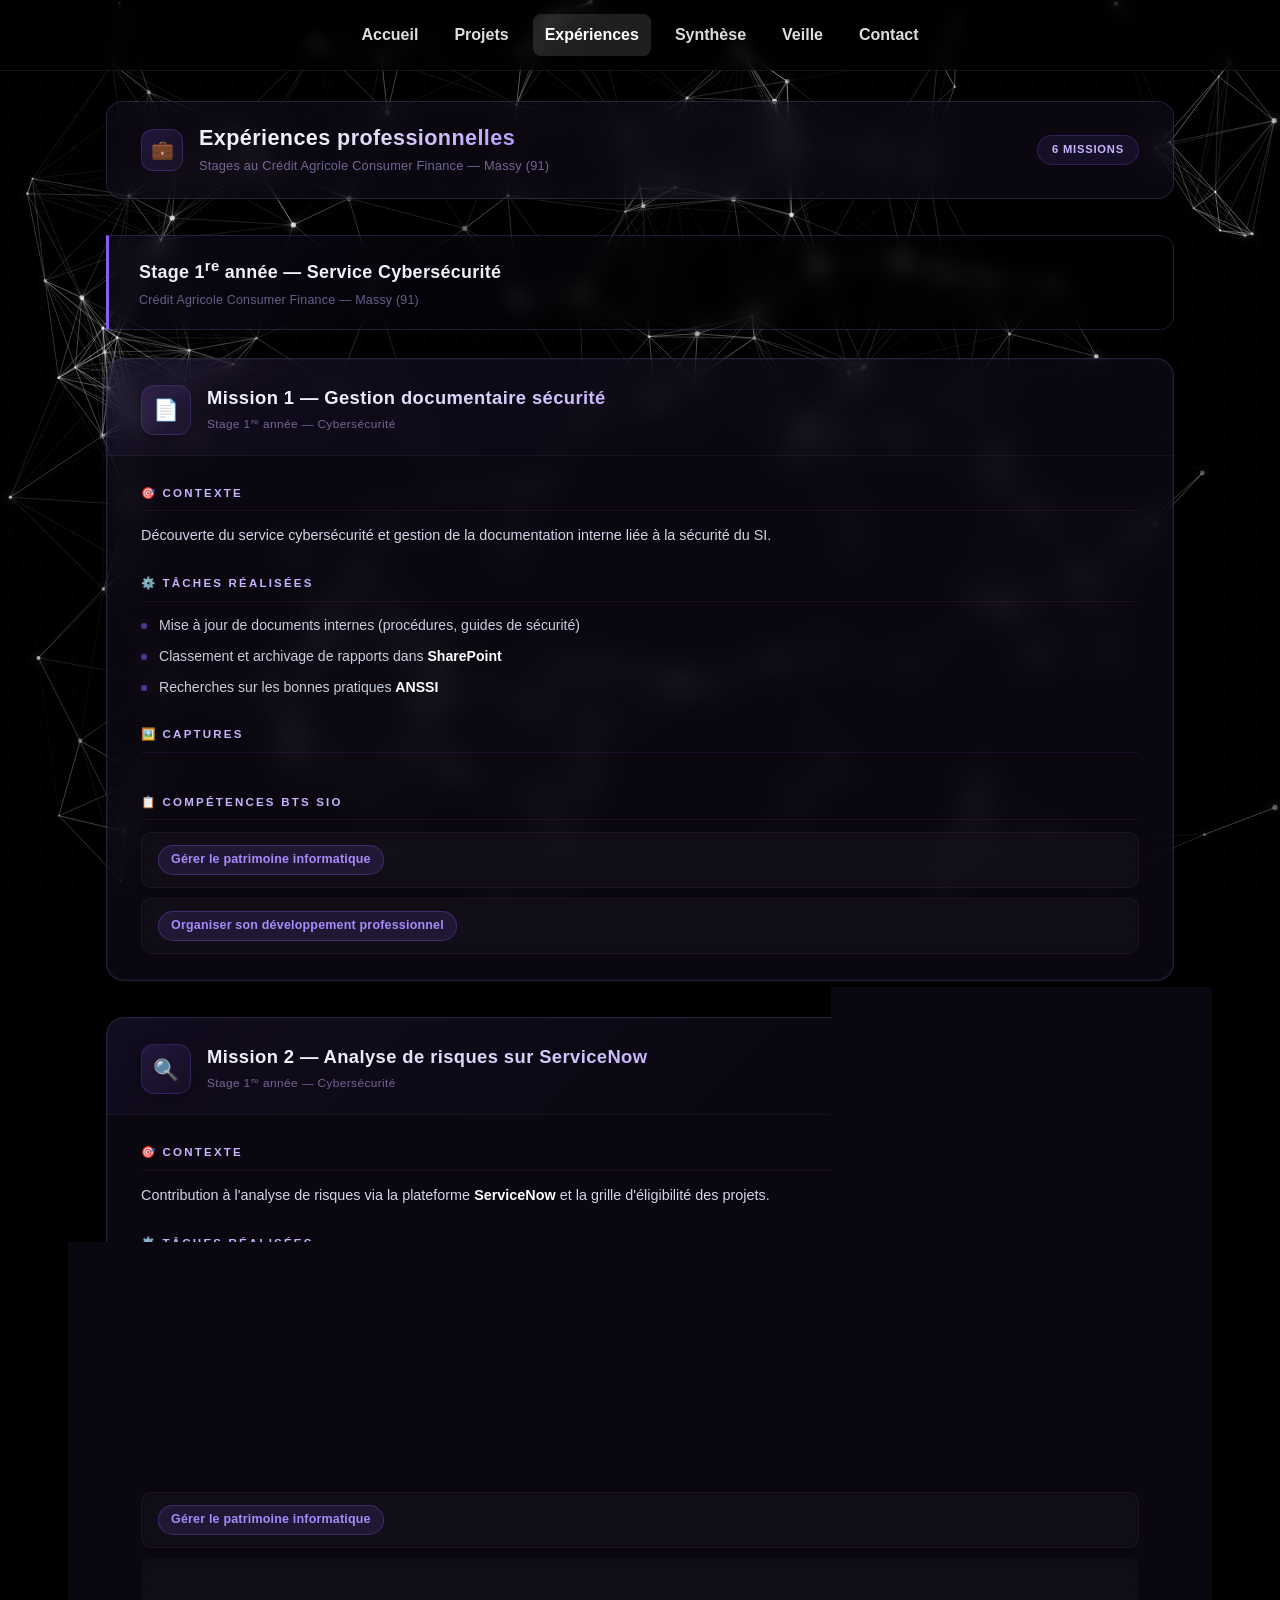
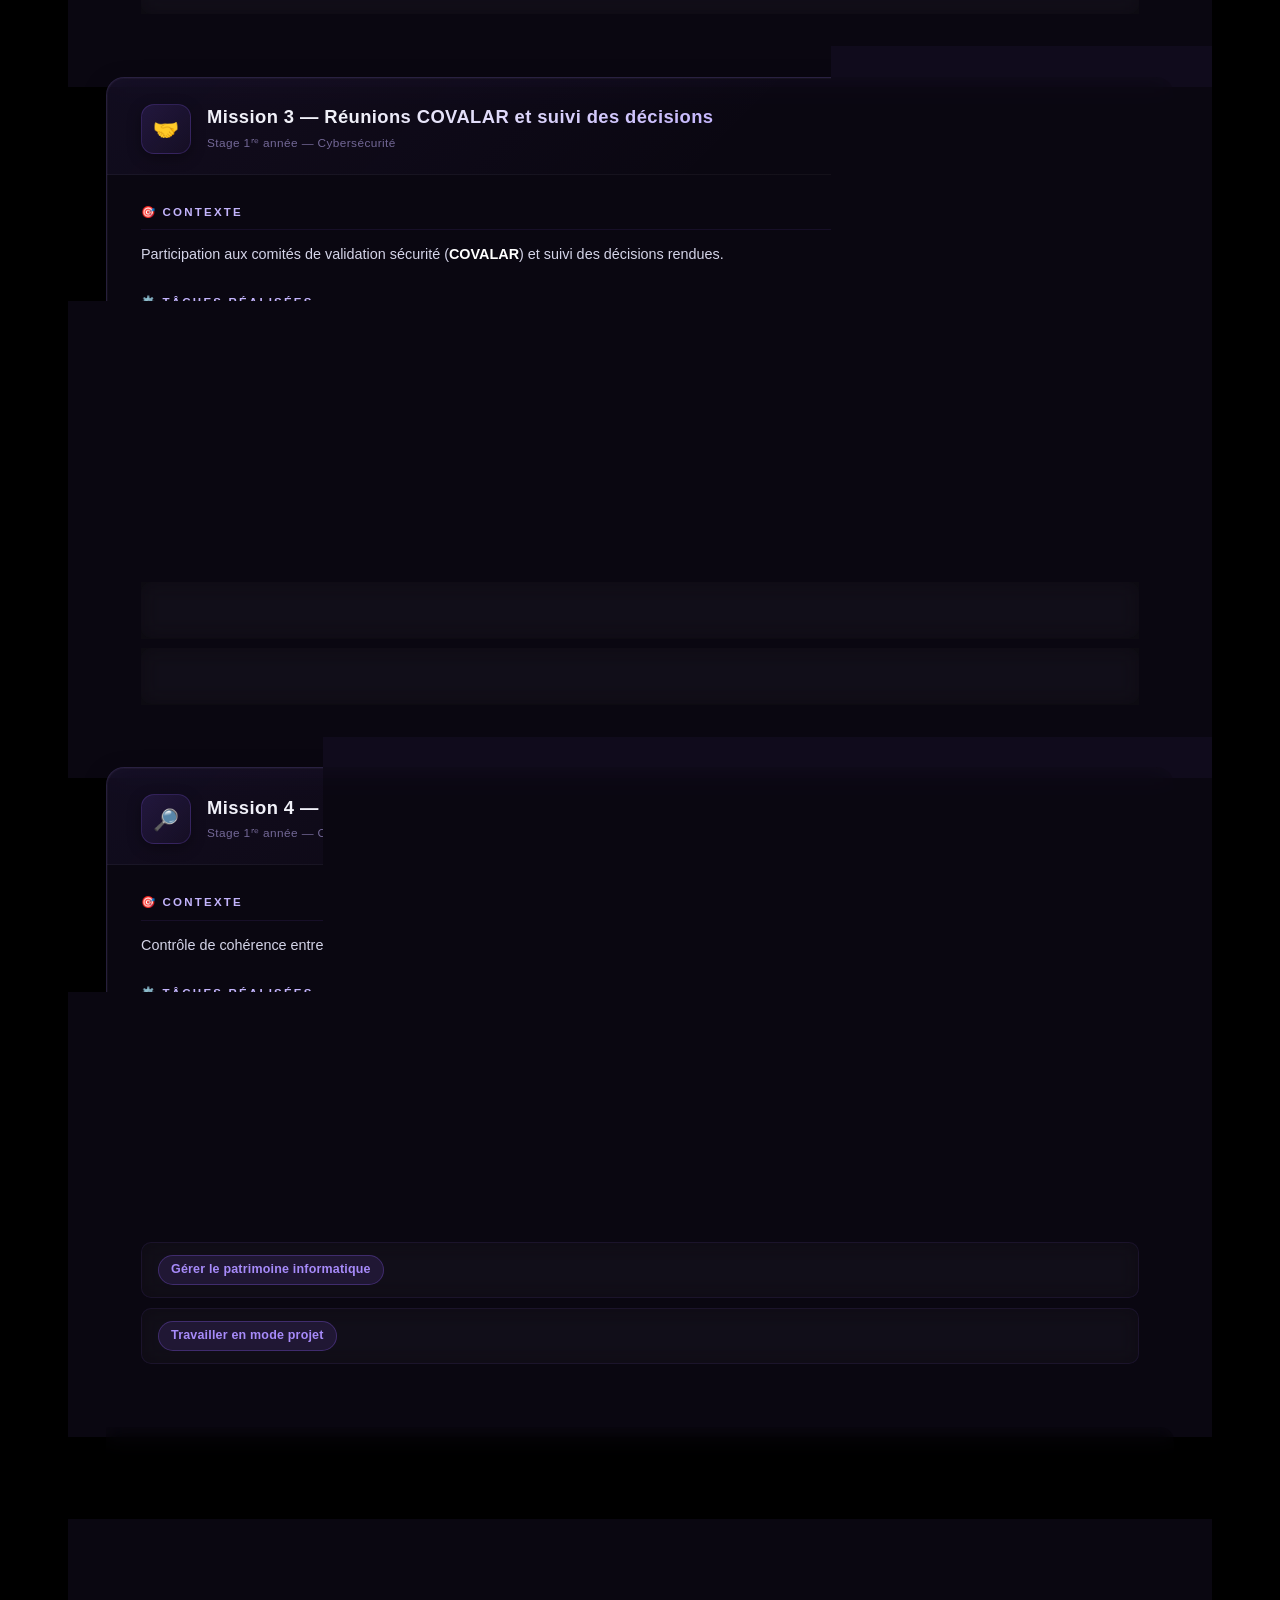
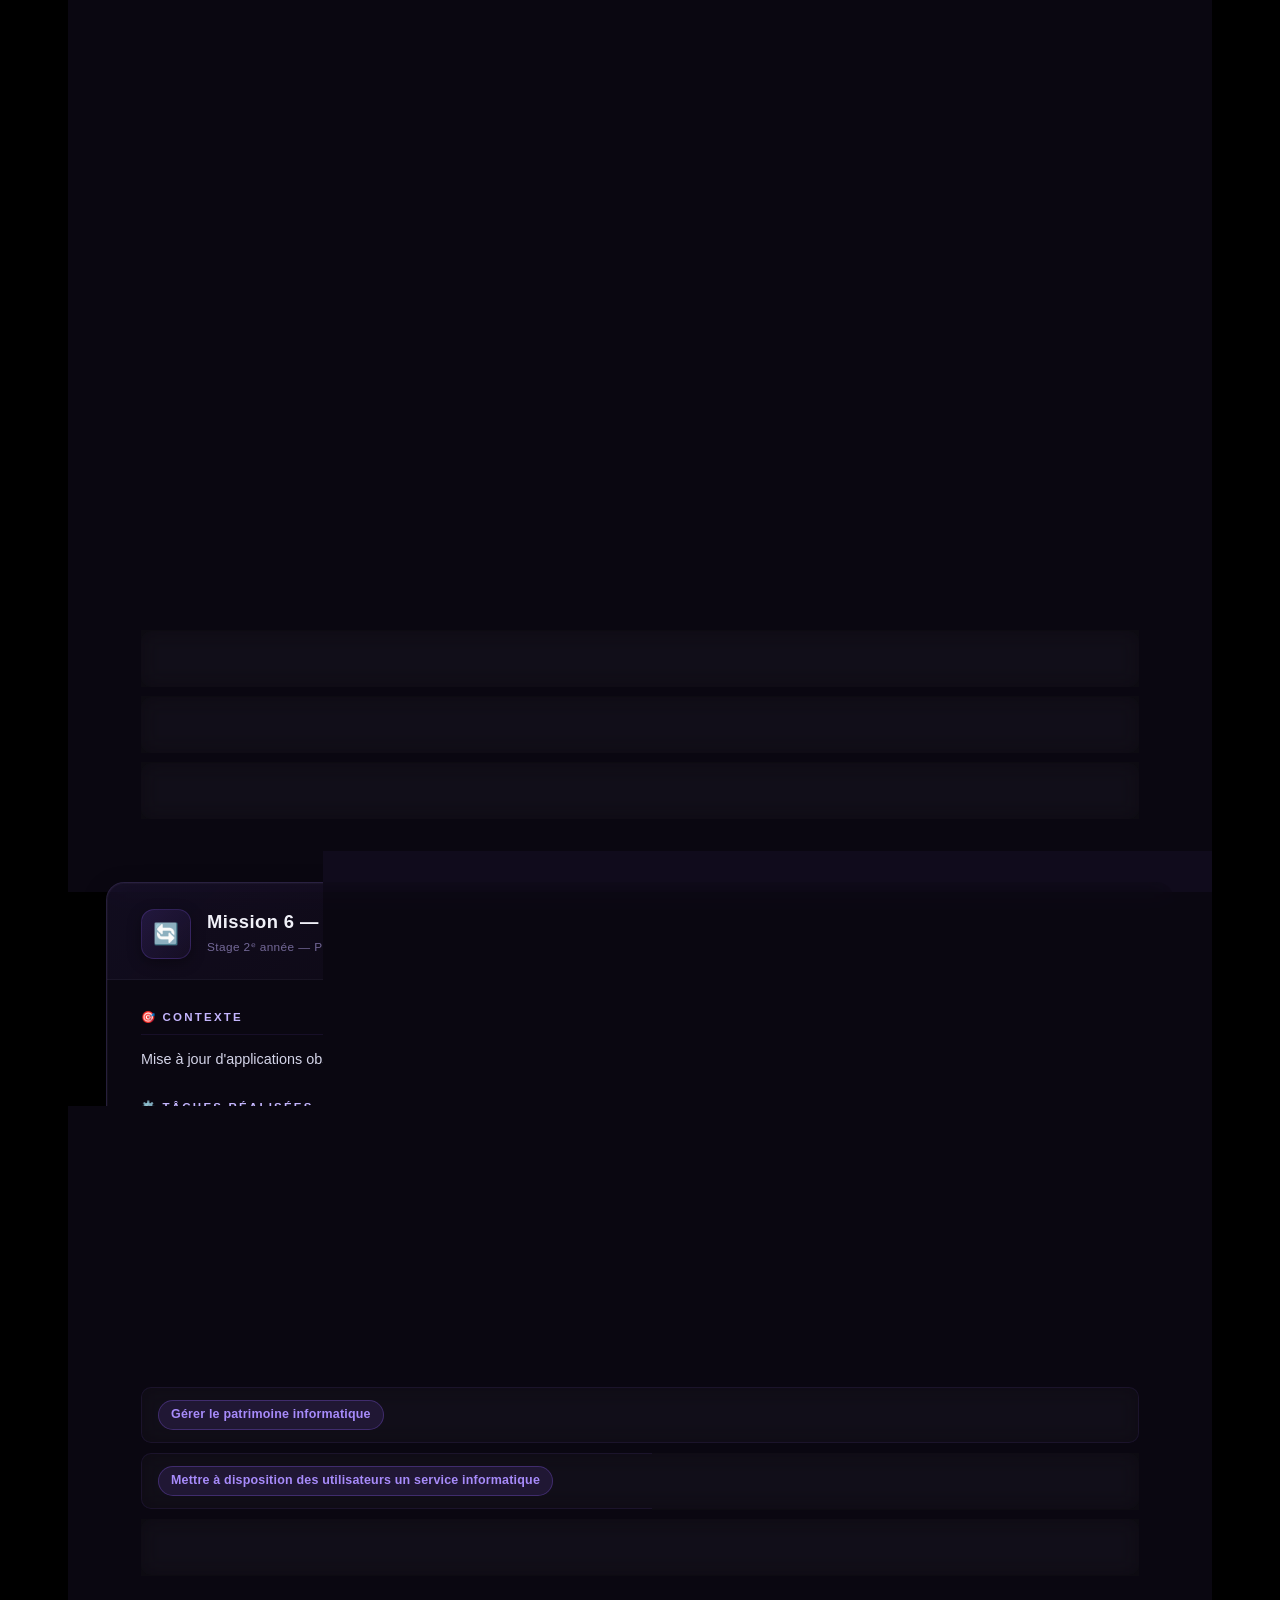
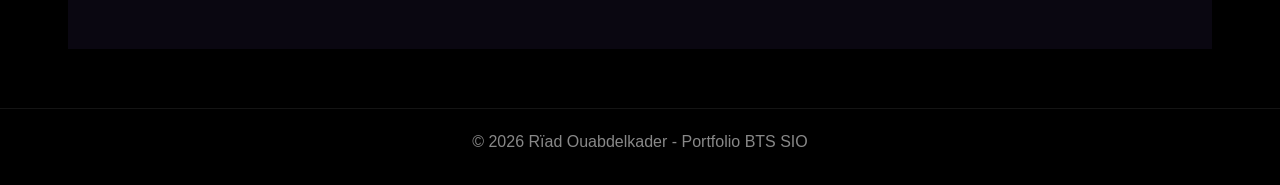
==== experiences.html @ 258f570e "Add files via upload" ====
<!DOCTYPE html>
<html lang="fr">
<head>
<meta charset="UTF-8">
<meta name="viewport" content="width=device-width, initial-scale=1.0">
<title>Expériences - Portfolio Rïad</title>
<link rel="stylesheet" href="space-style.css" />
<style>
  /* ===== VIOLET PREMIUM PALETTE ===== */
  :root {
    --accent: #8B5CF6;
    --accent-secondary: #A78BFA;
    --accent-text: #C4B5FD;
    --card-bg: rgba(30, 20, 50, 0.35);
    --card-border: rgba(167, 139, 250, 0.18);
    --card-border-hover: rgba(167, 139, 250, 0.32);
    --glow: rgba(139, 92, 246, 0.12);
    --glow-strong: rgba(139, 92, 246, 0.22);
  }

  /* ===== GANTT LINK ===== */
  .mission-gantt {
    display: inline-flex;
    align-items: center;
    gap: 10px;
    padding: 14px 22px;
    margin: 16px 0 8px;
    border-radius: 12px;
    background: rgba(139, 92, 246, 0.06);
    border: 1px solid rgba(139, 92, 246, 0.18);
    transition: all 0.3s ease;
  }
  .mission-gantt:hover {
    background: rgba(139, 92, 246, 0.12);
    border-color: rgba(139, 92, 246, 0.35);
    transform: translateY(-2px);
    box-shadow: 0 6px 20px rgba(139, 92, 246, 0.12);
  }
  .mission-gantt a {
    color: var(--accent-secondary);
    text-decoration: none;
    font-size: 0.88rem;
    font-weight: 500;
    letter-spacing: 0.3px;
    transition: color 0.3s;
  }
  .mission-gantt a:hover {
    color: #fff;
  }
  .mission-gantt-icon {
    font-size: 1.2rem;
  }

  /* ===== PAGE HEADER ===== */
  .exp-hero {
    display: flex;
    align-items: center;
    justify-content: space-between;
    gap: 20px;
    padding: 22px 34px;
    margin-bottom: 36px;
    background: var(--card-bg);
    backdrop-filter: blur(14px);
    -webkit-backdrop-filter: blur(14px);
    border: 1px solid var(--card-border);
    border-radius: 16px;
    box-shadow: 0 6px 22px rgba(0,0,0,0.25);
  }
  .exp-hero-left {
    display: flex;
    align-items: center;
    gap: 16px;
  }
  .exp-hero-icon {
    width: 42px;
    height: 42px;
    border-radius: 12px;
    background: linear-gradient(135deg, rgba(139,92,246,0.18), rgba(139,92,246,0.06));
    border: 1px solid rgba(139,92,246,0.25);
    display: flex;
    align-items: center;
    justify-content: center;
    font-size: 1.15rem;
    flex-shrink: 0;
  }
  .exp-hero-text h1 {
    font-size: 1.35rem;
    margin: 0;
    line-height: 1.3;
    font-weight: 700;
    letter-spacing: 0.4px;
    background: linear-gradient(135deg, #f0f0f8 35%, var(--accent-secondary));
    -webkit-background-clip: text;
    -webkit-text-fill-color: transparent;
    background-clip: text;
  }
  .exp-hero-text p {
    margin: 4px 0 0;
    font-size: 0.8rem;
    color: rgba(196,181,253,0.55);
    letter-spacing: 0.2px;
    font-weight: 400;
  }
  .exp-hero-badge {
    padding: 5px 14px;
    border-radius: 20px;
    font-size: 0.7rem;
    font-weight: 600;
    letter-spacing: 0.8px;
    color: var(--accent-text);
    background: rgba(139,92,246,0.1);
    border: 1px solid rgba(139,92,246,0.22);
    white-space: nowrap;
    flex-shrink: 0;
  }

  /* ===== STAGE HEADER ===== */
  .stage-header {
    display: flex;
    align-items: center;
    gap: 14px;
    padding: 18px 30px;
    margin-bottom: 28px;
    background: linear-gradient(135deg, rgba(139,92,246,0.08) 0%, transparent 60%);
    border: 1px solid var(--card-border);
    border-left: 3px solid var(--accent);
    border-radius: 0 14px 14px 0;
    backdrop-filter: blur(10px);
    -webkit-backdrop-filter: blur(10px);
  }
  .stage-header h2 {
    font-size: 1.12rem;
    margin: 0;
    color: #f0f0f8;
    font-weight: 600;
    letter-spacing: 0.3px;
    border-bottom: none;
    padding-bottom: 0;
  }
  .stage-header p {
    margin: 4px 0 0;
    font-size: 0.78rem;
    color: rgba(196,181,253,0.5);
    letter-spacing: 0.2px;
  }

  /* ===== MISSION CARD ===== */
  .mission-detail {
    background: var(--card-bg);
    backdrop-filter: blur(14px);
    -webkit-backdrop-filter: blur(14px);
    border: 1px solid var(--card-border);
    border-radius: 18px;
    padding: 0;
    margin-bottom: 36px;
    overflow: hidden;
    box-shadow: 0 8px 25px rgba(0,0,0,0.3), 0 0 0 1px rgba(255,255,255,0.03) inset;
    transition: transform 0.35s ease, box-shadow 0.35s ease, border-color 0.35s ease;
  }
  .mission-detail:hover {
    transform: translateY(-4px);
    border-color: var(--card-border-hover);
    box-shadow: 0 16px 50px rgba(0,0,0,0.45), 0 0 30px var(--glow), 0 0 0 1px rgba(255,255,255,0.05) inset;
  }

  /* Mission header */
  .mission-header {
    display: flex;
    align-items: center;
    gap: 16px;
    padding: 26px 34px 20px;
    background: linear-gradient(135deg, rgba(139,92,246,0.06) 0%, transparent 60%);
    border-bottom: 1px solid rgba(255,255,255,0.04);
  }
  .mission-icon {
    width: 50px;
    height: 50px;
    border-radius: 13px;
    background: linear-gradient(135deg, rgba(139,92,246,0.15), rgba(139,92,246,0.04));
    border: 1px solid rgba(139,92,246,0.22);
    display: flex;
    align-items: center;
    justify-content: center;
    font-size: 1.3rem;
    flex-shrink: 0;
    box-shadow: 0 4px 14px rgba(0,0,0,0.35);
  }
  .mission-header-text h3 {
    color: #f0f0f8;
    font-size: 1.15rem;
    margin: 0;
    line-height: 1.35;
    font-weight: 600;
    letter-spacing: 0.4px;
    background: linear-gradient(135deg, #f0f0f8 30%, var(--accent-text));
    -webkit-background-clip: text;
    -webkit-text-fill-color: transparent;
    background-clip: text;
  }
  .mission-type {
    color: rgba(196,181,253,0.55);
    font-size: 0.74rem;
    margin: 4px 0 0;
    letter-spacing: 0.4px;
    font-weight: 400;
  }

  /* Mission body */
  .mission-body {
    padding: 28px 34px 26px;
  }

  /* Section labels */
  .mission-body h4 {
    color: var(--accent-text);
    font-size: 0.72rem;
    text-transform: uppercase;
    letter-spacing: 2.2px;
    margin: 26px 0 12px;
    padding-bottom: 8px;
    border-bottom: 1px solid rgba(139,92,246,0.1);
    font-weight: 600;
  }
  .mission-body h4:first-child {
    margin-top: 0;
  }

  /* Paragraphs */
  .mission-objectif {
    color: #d4d4e8;
    font-size: 0.9rem;
    line-height: 1.75;
    margin: 0 0 4px;
    max-width: 720px;
  }
  .mission-objectif strong {
    color: #fff;
    font-weight: 600;
  }

  /* List items */
  .mission-body ul {
    margin: 0;
    padding: 0;
    list-style: none;
  }
  .mission-body li {
    color: #c8cede;
    font-size: 0.88rem;
    margin-bottom: 8px;
    line-height: 1.65;
    padding-left: 18px;
    position: relative;
  }
  .mission-body li::before {
    content: '';
    position: absolute;
    left: 0;
    top: 9px;
    width: 6px;
    height: 6px;
    border-radius: 50%;
    background: var(--accent);
    opacity: 0.55;
    box-shadow: 0 0 8px rgba(139,92,246,0.35);
  }
  .mission-body li strong {
    color: #fff;
    font-weight: 600;
  }

  /* ===== CAPTURES GRID ===== */
  .mission-captures {
    display: grid;
    grid-template-columns: repeat(auto-fit, minmax(250px, 1fr));
    gap: 16px;
    margin: 14px 0 6px;
  }
  .mission-capture-item {
    position: relative;
    border-radius: 12px;
    overflow: hidden;
    background: rgba(0,0,0,0.25);
    border: 1px solid rgba(255,255,255,0.05);
    box-shadow: 0 4px 18px rgba(0,0,0,0.35);
    transition: transform 0.3s ease, box-shadow 0.3s ease, border-color 0.3s ease;
  }
  .mission-capture-item:hover {
    transform: translateY(-3px) scale(1.01);
    box-shadow: 0 12px 35px rgba(0,0,0,0.45), 0 0 16px var(--glow);
    border-color: var(--card-border);
  }
  .mission-capture-item img {
    width: 100%;
    height: 200px;
    object-fit: cover;
    display: block;
    cursor: pointer;
    transition: transform 0.4s ease, filter 0.3s ease;
    filter: brightness(0.92);
  }
  img[src=""], img:not([src]) {
    display: none;
  }
  .mission-capture-item:hover img {
    transform: scale(1.03);
    filter: brightness(1);
  }
  .mission-capture-item p {
    font-size: 0.72rem;
    color: rgba(255,255,255,0.4);
    margin: 0;
    padding: 9px 14px 10px;
    text-align: center;
    font-style: italic;
    background: rgba(0,0,0,0.25);
    border-top: 1px solid rgba(255,255,255,0.04);
    line-height: 1.4;
  }

  /* ===== COMPETENCES ===== */
  .competences-grid {
    display: flex;
    flex-direction: column;
    gap: 10px;
    margin-top: 6px;
  }
  .competence-block {
    background: rgba(20,20,20,0.35);
    backdrop-filter: blur(10px);
    -webkit-backdrop-filter: blur(10px);
    border: 1px solid rgba(139,92,246,0.1);
    border-radius: 10px;
    padding: 12px 16px;
    transition: border-color 0.3s ease, background 0.3s ease, box-shadow 0.3s ease;
  }
  .competence-block:hover {
    border-color: rgba(139,92,246,0.25);
    background: rgba(139,92,246,0.05);
    box-shadow: 0 4px 16px rgba(139,92,246,0.08);
  }
  .competence-tag {
    display: inline-block;
    padding: 4px 12px;
    border-radius: 20px;
    font-size: 0.78rem;
    font-weight: 600;
    background: rgba(139,92,246,0.12);
    border: 1px solid rgba(139,92,246,0.3);
    color: var(--accent-secondary);
    letter-spacing: 0.2px;
  }

  /* ===== LIGHTBOX MODAL ===== */
  .modal {
    display: none;
    position: fixed;
    top: 0; left: 0;
    width: 100%; height: 100%;
    background: rgba(0,0,0,0.92);
    backdrop-filter: blur(10px);
    z-index: 1000;
    align-items: center;
    justify-content: center;
  }
  .modal.active { display: flex; }
  .modal-content {
    position: relative;
    max-width: 92%;
    max-height: 92vh;
    display: flex;
    flex-direction: column;
    align-items: center;
    animation: modalIn 0.25s ease;
  }
  @keyframes modalIn {
    from { opacity: 0; transform: scale(0.95); }
    to { opacity: 1; transform: scale(1); }
  }
  .modal-image {
    max-width: 100%;
    max-height: 85vh;
    object-fit: contain;
    border-radius: 12px;
    box-shadow: 0 20px 60px rgba(0,0,0,0.6);
  }
  .modal-close {
    position: fixed;
    top: 24px; right: 32px;
    color: rgba(255,255,255,0.7);
    font-size: 28px;
    cursor: pointer;
    font-weight: 300;
    width: 44px;
    height: 44px;
    display: flex;
    align-items: center;
    justify-content: center;
    border-radius: 50%;
    background: rgba(255,255,255,0.06);
    border: 1px solid rgba(255,255,255,0.1);
    transition: all 0.25s ease;
    z-index: 1001;
  }
  .modal-close:hover {
    color: #fff;
    background: rgba(139,92,246,0.15);
    border-color: var(--accent);
    transform: scale(1.1);
  }

  /* ===== SCROLL REVEAL ===== */
  .mission-detail, .stage-header {
    opacity: 0;
    transform: translateY(30px);
    transition: opacity 0.6s ease, transform 0.6s ease, border-color 0.35s ease, box-shadow 0.35s ease;
  }
  .mission-detail.visible, .stage-header.visible {
    opacity: 1;
    transform: translateY(0);
  }

  /* ===== RESPONSIVE ===== */
  @media (max-width: 768px) {
    .exp-hero { flex-direction: column; align-items: flex-start; padding: 20px 22px; gap: 14px; }
    .exp-hero-text h1 { font-size: 1.15rem; }
    .exp-hero-badge { align-self: flex-start; }
    .mission-header { padding: 20px 20px 16px; gap: 12px; }
    .mission-body { padding: 22px 20px 20px; }
    .mission-icon { width: 42px; height: 42px; border-radius: 11px; }
    .mission-header-text h3 { font-size: 1rem; }
    .mission-captures { grid-template-columns: 1fr; }
    .mission-capture-item img { height: 180px; }
    .modal-close { top: 16px; right: 16px; }
    .stage-header { padding: 16px 20px; }
  }
</style>
</head>
<body>
<div id="particles"></div>
<header>
  <nav>
    <a href="index.html">Accueil</a>
    <a href="projets.html">Projets</a>
    <a href="experiences.html" class="active">Expériences</a>
    <a href="synthese.html">Synthèse</a>
    <a href="veille.html">Veille</a>
    <a href="contact.html">Contact</a>
  </nav>
</header>

<main class="container">
  <div class="exp-hero">
    <div class="exp-hero-left">
      <div class="exp-hero-icon">💼</div>
      <div class="exp-hero-text">
        <h1>Expériences professionnelles</h1>
        <p>Stages au Crédit Agricole Consumer Finance — Massy (91)</p>
      </div>
    </div>
    <span class="exp-hero-badge">6 MISSIONS</span>
  </div>

  <!-- ═══════════════════════════════════════ -->
  <!--        STAGE 1ʳᵉ ANNÉE                 -->
  <!-- ═══════════════════════════════════════ -->

  <div class="stage-header">
    <div>
      <h2>Stage 1<sup>re</sup> année — Service Cybersécurité</h2>
      <p>Crédit Agricole Consumer Finance — Massy (91)</p>
    </div>
  </div>

  <!-- MISSION 1 -->
  <div class="mission-detail">
    <div class="mission-header">
      <div class="mission-icon">📄</div>
      <div class="mission-header-text">
        <h3>Mission 1 — Gestion documentaire sécurité</h3>
        <p class="mission-type">Stage 1ʳᵉ année — Cybersécurité</p>
      </div>
    </div>
    <div class="mission-body">
      <h4>🎯 Contexte</h4>
      <p class="mission-objectif">
        Découverte du service cybersécurité et gestion de la documentation interne liée à la sécurité du SI.
      </p>

      <h4>⚙️ Tâches réalisées</h4>
      <ul>
        <li>Mise à jour de documents internes (procédures, guides de sécurité)</li>
        <li>Classement et archivage de rapports dans <strong>SharePoint</strong></li>
        <li>Recherches sur les bonnes pratiques <strong>ANSSI</strong></li>
      </ul>

      <h4>🖼️ Captures</h4>
      <div class="mission-captures">
        <div class="mission-capture-item">
          <img src="Photo Stage/Architecture de survie Mission 1.jpg" alt="Architecture réseau Digit Combo 3.0">
          <p>Architecture réseau Digit Combo 3.0 — Crédit Agricole</p>
        </div>
        <div class="mission-capture-item">
          <img src="Photo Stage/Misison 1 photot 2.jpg" alt="Architecture Digit Combo 3.0 — Environnement DEV">
          <p>Architecture Digit Combo 3.0 — Cloud SILCA Intranet (DEV)</p>
        </div>
      </div>

      <h4>📋 Compétences BTS SIO</h4>
      <div class="competences-grid">
        <div class="competence-block">
          <span class="competence-tag">Gérer le patrimoine informatique</span>
        </div>
        <div class="competence-block">
          <span class="competence-tag">Organiser son développement professionnel</span>
        </div>
      </div>
    </div>
  </div>

  <!-- MISSION 2 -->
  <div class="mission-detail">
    <div class="mission-header">
      <div class="mission-icon">🔍</div>
      <div class="mission-header-text">
        <h3>Mission 2 — Analyse de risques sur ServiceNow</h3>
        <p class="mission-type">Stage 1ʳᵉ année — Cybersécurité</p>
      </div>
    </div>
    <div class="mission-body">
      <h4>🎯 Contexte</h4>
      <p class="mission-objectif">
        Contribution à l'analyse de risques via la plateforme <strong>ServiceNow</strong> et la grille d'éligibilité des projets.
      </p>

      <h4>⚙️ Tâches réalisées</h4>
      <ul>
        <li>Catégorisation des projets selon leur niveau de risque (faible/moyen)</li>
        <li>Lecture et vérification de fiches de risques <strong>ARS/ARL</strong></li>
        <li>Mise à jour d'informations dans <strong>ServiceNow</strong></li>
      </ul>

      <h4>🖼️ Captures</h4>
      <div class="mission-captures">
        <div class="mission-capture-item">
          <img src="Photo Stage/Service now.png" alt="ServiceNow — Vulnérabilités conteneurs">
          <p>ServiceNow — gestion des vulnérabilités</p>
        </div>
      </div>

      <h4>📋 Compétences BTS SIO</h4>
      <div class="competences-grid">
        <div class="competence-block">
          <span class="competence-tag">Gérer le patrimoine informatique</span>
        </div>
        <div class="competence-block">
          <span class="competence-tag">Répondre aux incidents et aux demandes d'assistance et d'évolution</span>
        </div>
      </div>
    </div>
  </div>

  <!-- MISSION 3 -->
  <div class="mission-detail">
    <div class="mission-header">
      <div class="mission-icon">🤝</div>
      <div class="mission-header-text">
        <h3>Mission 3 — Réunions COVALAR et suivi des décisions</h3>
        <p class="mission-type">Stage 1ʳᵉ année — Cybersécurité</p>
      </div>
    </div>
    <div class="mission-body">
      <h4>🎯 Contexte</h4>
      <p class="mission-objectif">
        Participation aux comités de validation sécurité (<strong>COVALAR</strong>) et suivi des décisions rendues.
      </p>

      <h4>⚙️ Tâches réalisées</h4>
      <ul>
        <li>Observation des réunions <strong>COVALAR</strong></li>
        <li>Prise de notes et transmission des décisions</li>
        <li>Classement des décisions dans <strong>SharePoint</strong></li>
        <li>Mise à jour du statut des projets après réunion</li>
      </ul>

      <h4>🖼️ Captures</h4>
      <div class="mission-captures">
        <div class="mission-capture-item">
          <img src="Photo Stage/Covalar.png" alt="Réunion COVALAR">
          <p>Suivi des décisions COVALAR (anonymisé)</p>
        </div>
      </div>

      <h4>📋 Compétences BTS SIO</h4>
      <div class="competences-grid">
        <div class="competence-block">
          <span class="competence-tag">Travailler en mode projet</span>
        </div>
        <div class="competence-block">
          <span class="competence-tag">Gérer le patrimoine informatique</span>
        </div>
      </div>
    </div>
  </div>

  <!-- MISSION 4 -->
  <div class="mission-detail">
    <div class="mission-header">
      <div class="mission-icon">🔎</div>
      <div class="mission-header-text">
        <h3>Mission 4 — Vérification de cohérence sur ATLAS</h3>
        <p class="mission-type">Stage 1ʳᵉ année — Cybersécurité</p>
      </div>
    </div>
    <div class="mission-body">
      <h4>🎯 Contexte</h4>
      <p class="mission-objectif">
        Contrôle de cohérence entre les projets dans <strong>ServiceNow</strong> et le référentiel <strong>ATLAS</strong>.
      </p>

      <h4>⚙️ Tâches réalisées</h4>
      <ul>
        <li>Vérification de la présence des projets ServiceNow dans <strong>ATLAS</strong></li>
        <li>Mise à jour des métadonnées et informations administratives</li>
        <li>Contrôle de cohérence entre les deux sources de données</li>
      </ul>

      <h4>🖼️ Captures</h4>
      <div class="mission-captures">
        <div class="mission-capture-item">
          <img src="Photo Stage/Atlas.png" alt="Référentiel ATLAS">
          <p>Tableau ATLAS — vérification de la présence des projets</p>
        </div>
      </div>

      <h4>📋 Compétences BTS SIO</h4>
      <div class="competences-grid">
        <div class="competence-block">
          <span class="competence-tag">Gérer le patrimoine informatique</span>
        </div>
        <div class="competence-block">
          <span class="competence-tag">Travailler en mode projet</span>
        </div>
      </div>
    </div>
  </div>

  <!-- ═══════════════════════════════════════ -->
  <!--        STAGE 2ᵉ ANNÉE                  -->
  <!-- ═══════════════════════════════════════ -->

  <div class="stage-header">
    <div>
      <h2>Stage 2<sup>e</sup> année — Projets techniques</h2>
      <p>Crédit Agricole Consumer Finance — Massy (91)</p>
    </div>
  </div>

  <!-- MISSION 5 -->
  <div class="mission-detail">
    <div class="mission-header">
      <div class="mission-icon">📊</div>
      <div class="mission-header-text">
        <h3>Mission 5 — Centralisation des logs RPA et dashboards</h3>
        <p class="mission-type">Stage 2ᵉ année — Projets techniques</p>
      </div>
    </div>
    <div class="mission-body">
      <h4>🎯 Contexte</h4>
      <p class="mission-objectif">
        Les logs des processus <strong>RPA</strong> étaient dispersés sur plusieurs sources. L'objectif était de créer des dashboards <strong>Kibana</strong> pour centraliser le suivi en temps réel.
      </p>

      <h4>⚙️ Tâches réalisées</h4>
      <ul>
        <li>Recensement des sources de logs et analyse du besoin métier</li>
        <li>Création de dashboards <strong>Kibana</strong> pour le monitoring des processus RPA</li>
        <li>Tests et validation de la cohérence des données affichées</li>
        <li>Rédaction de la documentation technique du projet</li>
      </ul>

      <h4>� Diagramme de Gantt</h4>
      <div class="mission-gantt">
        <span class="mission-gantt-icon">📊</span>
        <a href="https://docs.google.com/spreadsheets/d/16JozwaW_MOt9ynwtyYxzVcjd0rl_gFxUHfqEdYyRCrk/edit?usp=sharing" target="_blank" rel="noopener">Voir le diagramme de Gantt du projet (Google Sheets)</a>
      </div>

      <h4>🖼️ Captures</h4>
      <div class="mission-captures">
        <div class="mission-capture-item">
          <img src="Photo Stage/Kibana 1.jpeg" alt="Dashboard Kibana — supervision RPA">
          <p>Dashboard Kibana — supervision des logs RPA</p>
        </div>
        <div class="mission-capture-item">
          <img src="Photo Stage/Kibana 2.jpeg" alt="Dashboard Kibana — visualisation logs">
          <p>Kibana — visualisation et filtrage des logs</p>
        </div>
        <div class="mission-capture-item">
          <img src="Photo Stage/Kibana 3.jpeg" alt="Requête KQL — comptage statuts KO">
          <p>Requête KQL — comptage des statuts KO</p>
        </div>
        <div class="mission-capture-item">
          <img src="Photo Stage/Kibana 4.jpeg" alt="Dashboard RPA — statuts OK/KO par processus">
          <p>Dashboard RPA — statuts OK/KO par processus métier</p>
        </div>
        <div class="mission-capture-item">
          <img src="Photo Stage/Kibana 5.jpeg" alt="Documentation — indicateurs RPA">
          <p>Documentation des indicateurs par répertoire métier</p>
        </div>
      </div>

      <h4>📋 Compétences BTS SIO</h4>
      <div class="competences-grid">
        <div class="competence-block">
          <span class="competence-tag">Mettre à disposition des utilisateurs un service informatique</span>
        </div>
        <div class="competence-block">
          <span class="competence-tag">Gérer le patrimoine informatique</span>
        </div>
        <div class="competence-block">
          <span class="competence-tag">Travailler en mode projet</span>
        </div>
      </div>
    </div>
  </div>

  <!-- MISSION 6 -->
  <div class="mission-detail">
    <div class="mission-header">
      <div class="mission-icon">🔄</div>
      <div class="mission-header-text">
        <h3>Mission 6 — Mise à jour applicative en obsolescence</h3>
        <p class="mission-type">Stage 2ᵉ année — Projets techniques</p>
      </div>
    </div>
    <div class="mission-body">
      <h4>🎯 Contexte</h4>
      <p class="mission-objectif">
        Mise à jour d'applications obsolètes du parc informatique pour maintenir la conformité et la sécurité du SI.
      </p>

      <h4>⚙️ Tâches réalisées</h4>
      <ul>
        <li>Identification des applications concernées et analyse d'impact</li>
        <li>Planification des mises à jour avec les équipes métier</li>
        <li>Exécution des mises à jour et tests de non-régression</li>
        <li>Documentation des changements effectués</li>
      </ul>

      <h4>🖼️ Captures</h4>
      <div class="mission-captures">
        <div class="mission-capture-item">
          <img src="Photo Stage/Obselesance App.jpg" alt="Email mission obsolescence applicative">
          <p>Email du chef de projet — liste des 50 applications obsolètes</p>
        </div>
      </div>

      <h4>📋 Compétences BTS SIO</h4>
      <div class="competences-grid">
        <div class="competence-block">
          <span class="competence-tag">Gérer le patrimoine informatique</span>
        </div>
        <div class="competence-block">
          <span class="competence-tag">Mettre à disposition des utilisateurs un service informatique</span>
        </div>
        <div class="competence-block">
          <span class="competence-tag">Travailler en mode projet</span>
        </div>
      </div>
    </div>
  </div>

</main>

<!-- Modal Lightbox -->
<div class="modal" id="imageModal">
  <span class="modal-close" onclick="document.getElementById('imageModal').classList.remove('active')">&times;</span>
  <div class="modal-content">
    <img class="modal-image" id="modalImage" src="" alt="Capture mission">
  </div>
</div>
<footer>© 2026 Rïad Ouabdelkader - Portfolio BTS SIO</footer>

<script src="space-script.js"></script>
<script>
  // Lightbox
  document.querySelectorAll('.mission-capture-item img').forEach(img => {
    img.addEventListener('click', () => {
      document.getElementById('modalImage').src = img.src;
      document.getElementById('imageModal').classList.add('active');
    });
  });
  document.getElementById('imageModal').addEventListener('click', function(e) {
    if (e.target === this || e.target.classList.contains('modal-close'))
      this.classList.remove('active');
  });
  document.addEventListener('keydown', function(e) {
    if (e.key === 'Escape') document.getElementById('imageModal').classList.remove('active');
  });

  // Scroll reveal
  const observer = new IntersectionObserver((entries) => {
    entries.forEach(entry => {
      if (entry.isIntersecting) {
        entry.target.classList.add('visible');
        observer.unobserve(entry.target);
      }
    });
  }, { threshold: 0.08 });
  document.querySelectorAll('.mission-detail, .stage-header').forEach(el => observer.observe(el));

  // Remove broken/missing images
  document.querySelectorAll('.mission-capture-item img').forEach(img => {
    function removeIfInvalid() {
      if (!img.complete || img.naturalWidth === 0) {
        img.closest('.mission-capture-item').remove();
      }
    }
    img.addEventListener('load', removeIfInvalid);
    img.addEventListener('error', () => img.closest('.mission-capture-item').remove());
    setTimeout(removeIfInvalid, 100);
  });
</script>
</body>
</html>
---- space-style.css ----
* {
  box-sizing: border-box;
  margin: 0;
  padding: 0;
  font-family: 'Segoe UI', Tahoma, Geneva, Verdana, sans-serif;
}

html {
  scroll-behavior: smooth;
}

body {
  min-height: 100vh;
  background: #000;
  color: #e5e5e5;
  line-height: 1.6;
  overflow-x: hidden;
}

.progress-bar {
  position: fixed;
  top: 0;
  left: 0;
  width: 100%;
  height: 2px;
  background: rgba(255, 255, 255, 0.8);
  transform-origin: left;
  z-index: 1000;
  transition: transform 0.1s ease-out;
}

header {
  position: relative;
  z-index: 10;
  background: rgba(0, 0, 0, 0.5);
  backdrop-filter: blur(8px);
  border-bottom: 1px solid rgba(255, 255, 255, 0.08);
  padding: 14px;
}

header nav {
  display: flex;
  justify-content: center;
  flex-wrap: wrap;
  gap: 12px;
}

header nav a {
  color: #ddd;
  text-decoration: none;
  font-weight: 700;
  padding: 8px 12px;
  border-radius: 8px;
  transition: 0.25s;
}

header nav a:hover,
header nav a.active {
  background: rgba(255,255,255,0.12);
  color: #fff;
}

#particles {
  position: fixed;
  inset: 0;
  z-index: -2;
  background: black;
  pointer-events: none;
  overflow: hidden;
}

#particles::before,
#particles::after {
  content: '';
  position: absolute;
  inset: -28%;
  background-image: radial-gradient(circle, rgba(255,255,255,0.25) 2%, transparent 15%);
  background-size: 32px 32px;
  opacity: 0.08;
  animation: particleWave 28s linear infinite;
}

#particles::after {
  transform: rotate(180deg);
  opacity: 0.06;
  animation-duration: 32s;
}

@keyframes particleWave {
  0% { transform: translate(0, 0); }
  50% { transform: translate(52px, 82px); }
  100% { transform: translate(0, 0); }
}

main {
  padding: 92px 16px 40px;
  max-width: 1100px;
  margin: 0 auto;
}

section {
  margin-bottom: 30px;
  padding: 28px;
  border-radius: 15px;
  border: 1px solid rgba(255,255,255,0.08);
  background: rgba(15,15,15,0.7);
  box-shadow: inset 0 1px 0 rgba(255,255,255,0.07), 0 14px 32px rgba(0,0,0,0.48);
}

h1, h2 {
  color: #ffffff;
  margin-bottom: 16px;
}

h2 {
  border-bottom: 3px solid rgba(255,255,255,0.3);
  padding-bottom: 10px;
}

.cards {
  display: grid;
  grid-template-columns: repeat(auto-fit, minmax(280px, 1fr));
  gap: 20px;
  margin-top: 24px;
}

.card {
  background: rgba(20,20,20,0.72);
  border: 1px solid rgba(255,255,255,0.08);
  border-radius: 14px;
  padding: 18px;
  transition: all 0.35s ease;
}

.card:hover {
  transform: translateY(-7px);
  box-shadow: 0 20px 40px rgba(0,0,0,0.6), 0 0 16px rgba(255,255,255,0.12);
}

.skill-grid {
  display: grid;
  grid-template-columns: repeat(auto-fit, minmax(230px, 1fr));
  gap: 12px;
  margin-top: 18px;
}

.skill-item {
  background: rgba(10, 10, 10, 0.8);
  border: 1px solid rgba(255,255,255,0.12);
  border-radius: 12px;
  padding: 10px 12px;
}

.skill-label {
  margin-bottom: 6px;
  font-weight: 600;
  color: #fafafa;
}

.skill-bar {
  position: relative;
  height: 10px;
  background: rgba(255,255,255,0.08);
  border: 1px solid rgba(255,255,255,0.12);
  border-radius: 999px;
  overflow: hidden;
}

.skill-fill {
  position: absolute;
  top: 0;
  left: 0;
  height: 100%;
  border-radius: 999px;
  background: linear-gradient(90deg, #fff 0%, #e5e5e5 100%);
  transition: width 0.8s ease-out;
}

.footer {
  text-align: center;
  padding: 16px 0;
  color: #888;
  border-top: 1px solid rgba(255,255,255,0.1);
}
/* CONTENEUR PRINCIPAL */
.container {
  max-width: 1100px;
  margin: 0 auto;
  padding: 30px 16px 60px;
}

/* HERO */
.hero-section {
  min-height: 88vh;
  display: flex;
  align-items: center;
  justify-content: center;
  text-align: center;
  position: relative;
  padding: 60px 20px 150px;
}

.hero-box {
  max-width: 820px;
}

.hero-small {
  color: #bdbdbd;
  text-transform: uppercase;
  letter-spacing: 3px;
  font-size: 0.9rem;
  margin-bottom: 14px;
}

.hero-title {
  font-size: 4rem;
  line-height: 1.05;
  color: white;
  margin-bottom: 18px;
}

.hero-subtitle {
  font-size: 1.2rem;
  color: #d6d6d6;
  margin-bottom: 18px;
}

.hero-text {
  max-width: 720px;
  margin: 0 auto 28px;
  color: #cfcfcf;
  line-height: 1.8;
}

.hero-buttons {
  display: flex;
  justify-content: center;
  gap: 14px;
  flex-wrap: wrap;
}

/* BOUTONS */
.btn {
  display: inline-block;
  padding: 12px 22px;
  border-radius: 10px;
  text-decoration: none;
  font-weight: 700;
  transition: 0.3s ease;
  border: 1px solid rgba(255,255,255,0.14);
}

.btn-primary {
  background: white;
  color: black;
}

.btn-primary:hover {
  transform: translateY(-3px);
  background: #e7e7e7;
}

.btn-secondary {
  background: rgba(255,255,255,0.06);
  color: white;
}

.btn-secondary:hover {
  transform: translateY(-3px);
  background: rgba(255,255,255,0.12);
}

/* BOUTON SCROLL CERCLE */
.scroll-circle {
  position: absolute;
  bottom: 28px;
  left: 50%;
  transform: translateX(-50%);
  width: 150px;
  height: 150px;
  text-decoration: none;
  display: flex;
  align-items: center;
  justify-content: center;
}

.scroll-circle svg {
  width: 150px;
  height: 150px;
  animation: rotateCircle 12s linear infinite;
}

.scroll-circle text {
  fill: white;
  font-size: 11px;
  font-weight: 700;
  letter-spacing: 2px;
  text-transform: uppercase;
}

.scroll-circle-center {
  position: absolute;
  width: 74px;
  height: 74px;
  border-radius: 50%;
  background: #ececec;
  color: #111;
  display: flex;
  align-items: center;
  justify-content: center;
  font-size: 2.1rem;
  font-weight: 700;
  box-shadow: 0 0 22px rgba(255,255,255,0.15);
  transition: transform 0.3s ease;
}

.scroll-circle:hover .scroll-circle-center {
  transform: translateY(5px) scale(1.05);
}

@keyframes rotateCircle {
  from {
    transform: rotate(0deg);
  }
  to {
    transform: rotate(360deg);
  }
}

/* BLOCS RAPIDES */
.quick-links {
  display: grid;
  grid-template-columns: repeat(auto-fit, minmax(220px, 1fr));
  gap: 14px;
  margin-top: 20px;
}

.quick-links a {
  display: block;
  padding: 14px 16px;
  border-radius: 12px;
  text-decoration: none;
  color: white;
  background: rgba(20,20,20,0.72);
  border: 1px solid rgba(255,255,255,0.08);
  transition: 0.3s ease;
}

.quick-links a:hover {
  transform: translateY(-4px);
  background: rgba(255,255,255,0.08);
  box-shadow: 0 14px 28px rgba(0,0,0,0.4);
}

/* FOOTER */
footer {
  text-align: center;
  padding: 20px 16px 30px;
  color: #888;
  border-top: 1px solid rgba(255,255,255,0.08);
  margin-top: 10px;
}

/* RESPONSIVE */
@media (max-width: 768px) {
  .hero-title {
    font-size: 2.5rem;
  }

  .hero-subtitle {
    font-size: 1rem;
  }

  .scroll-circle {
    width: 120px;
    height: 120px;
  }

  .scroll-circle svg {
    width: 120px;
    height: 120px;
  }

  .scroll-circle-center {
    width: 60px;
    height: 60px;
    font-size: 1.7rem;
  }
}
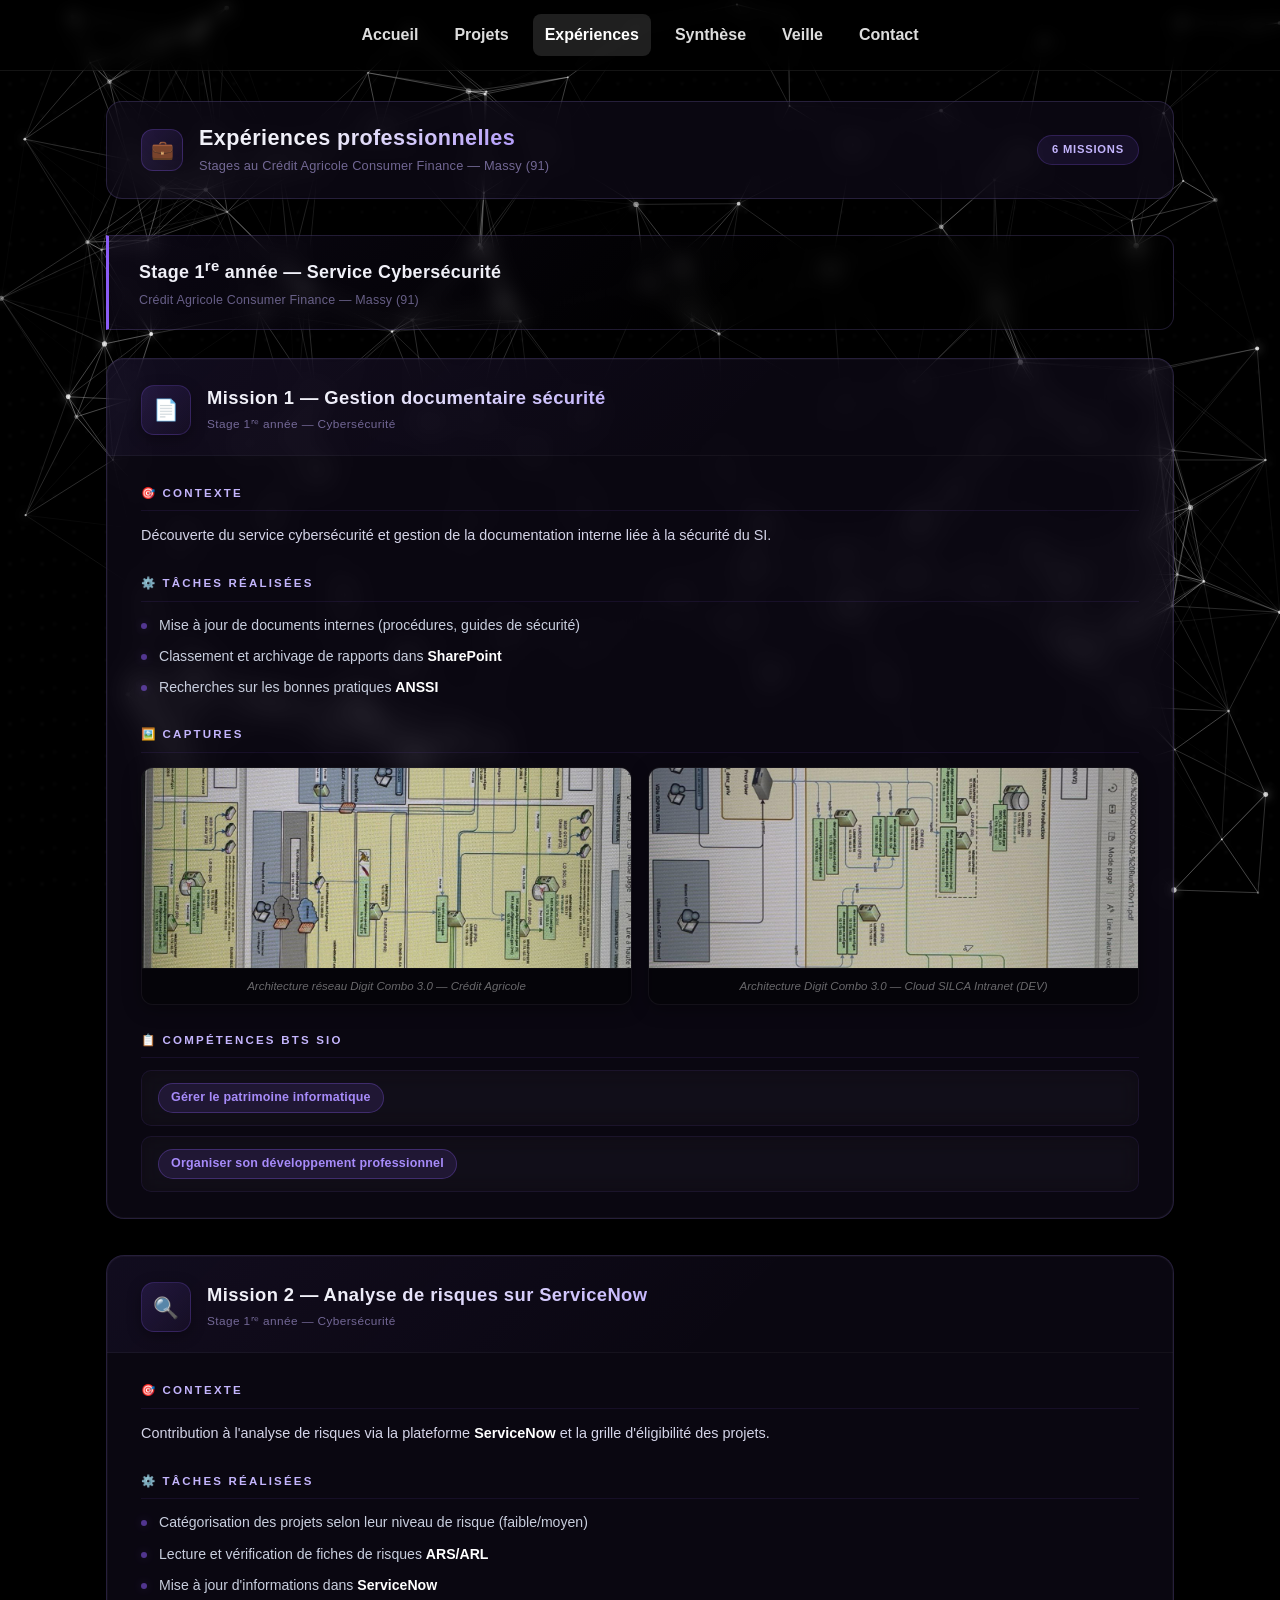
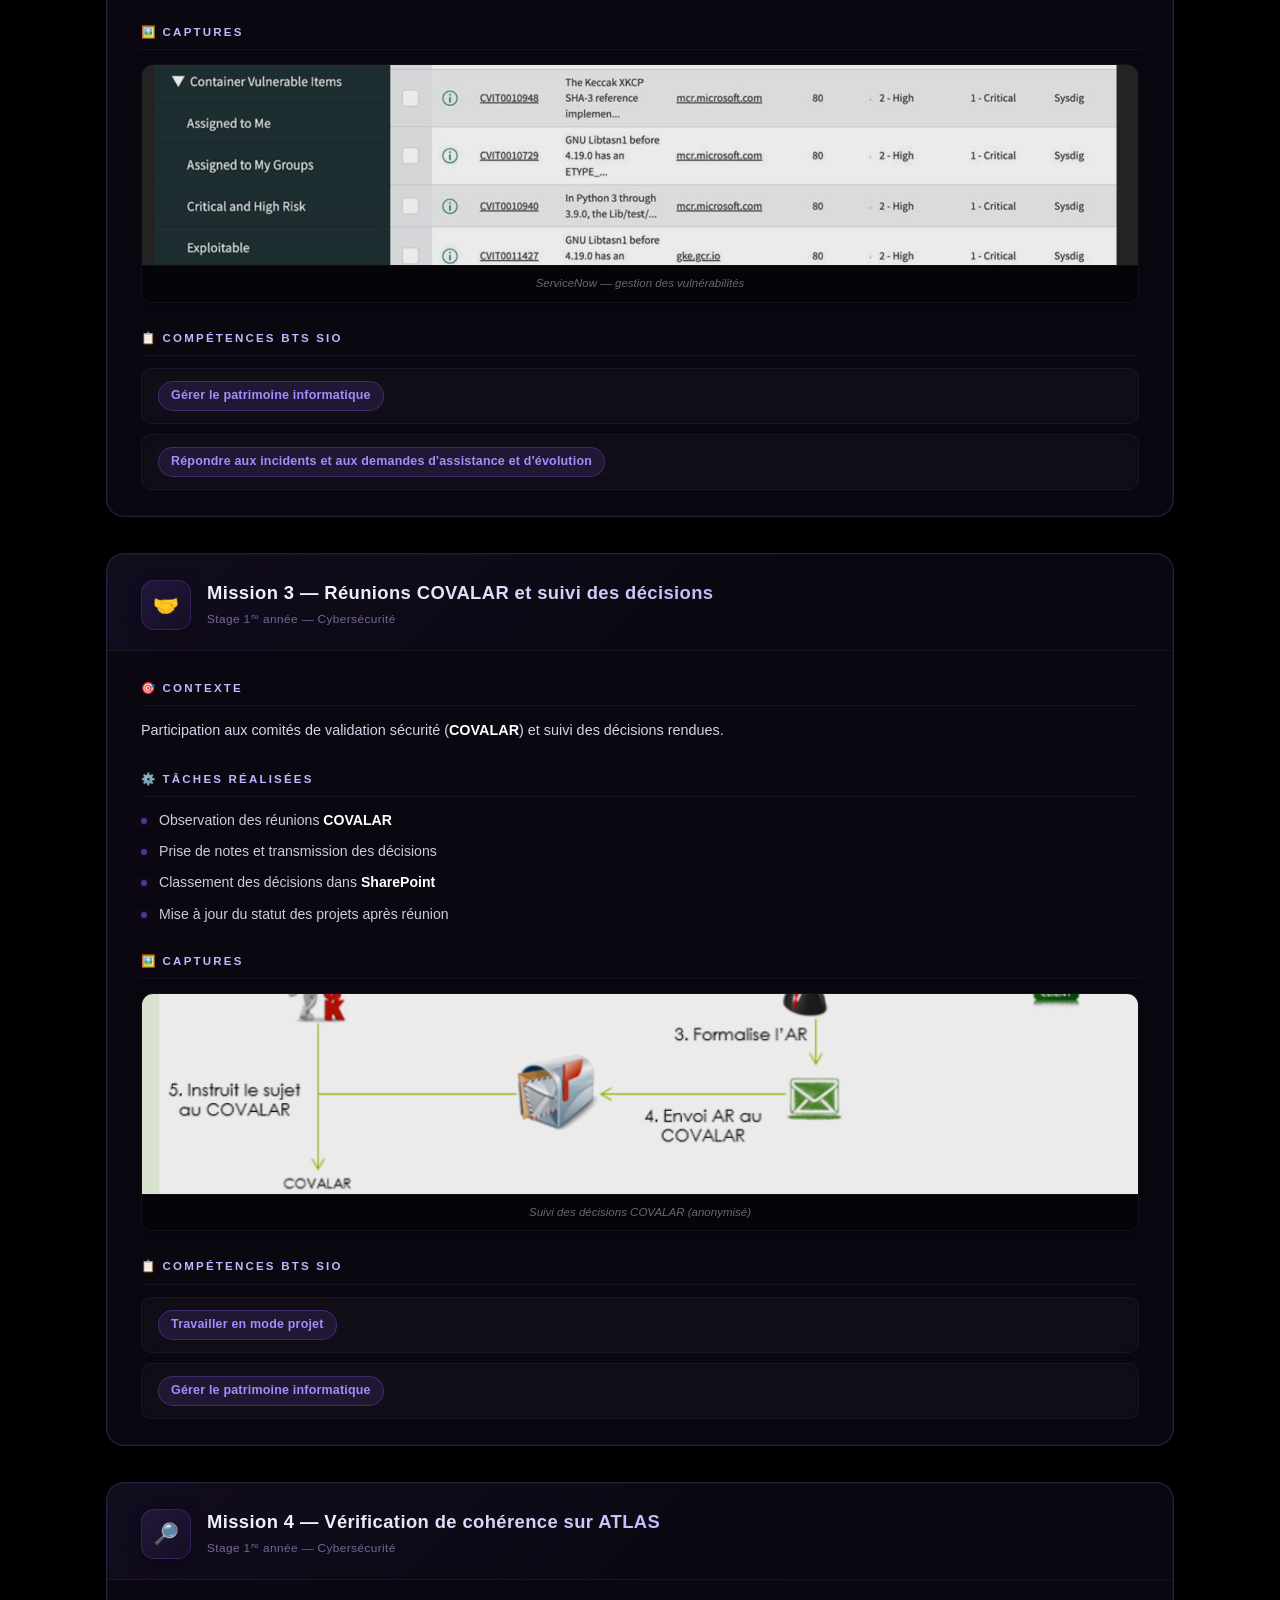
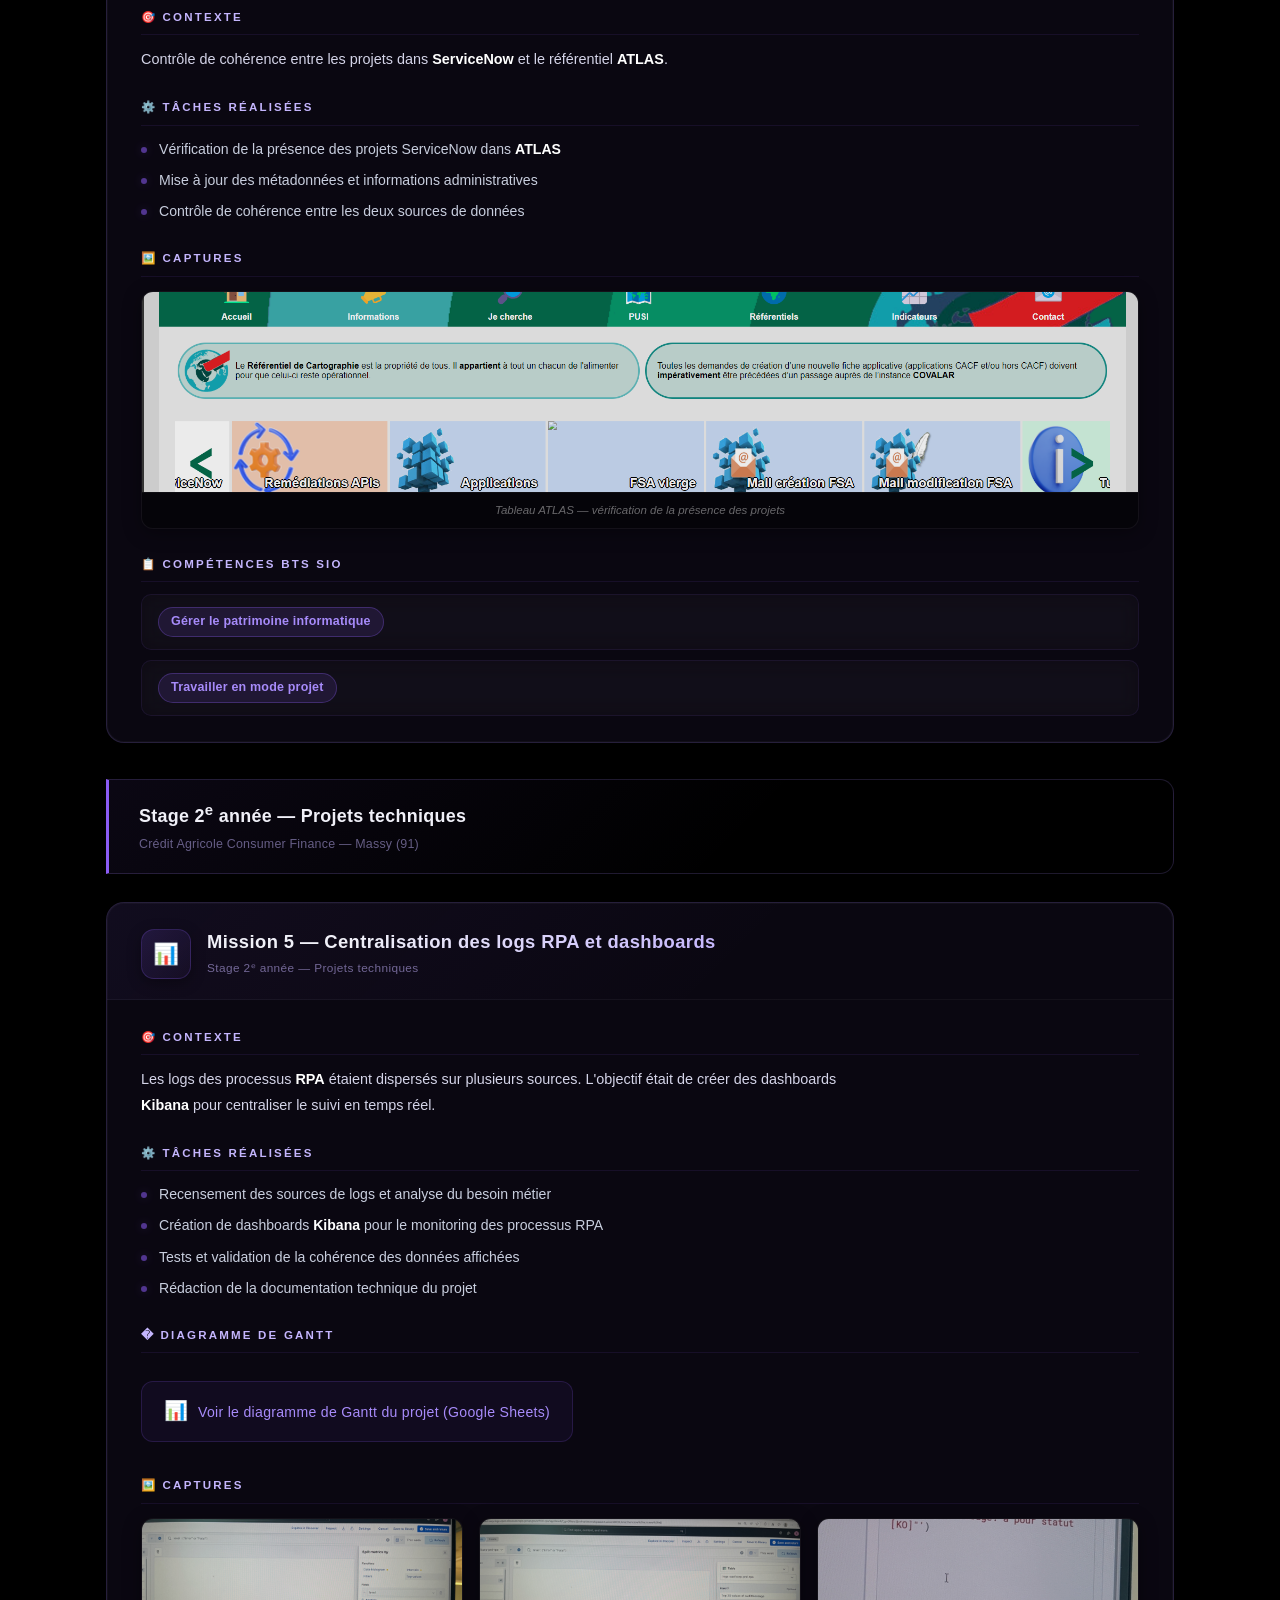
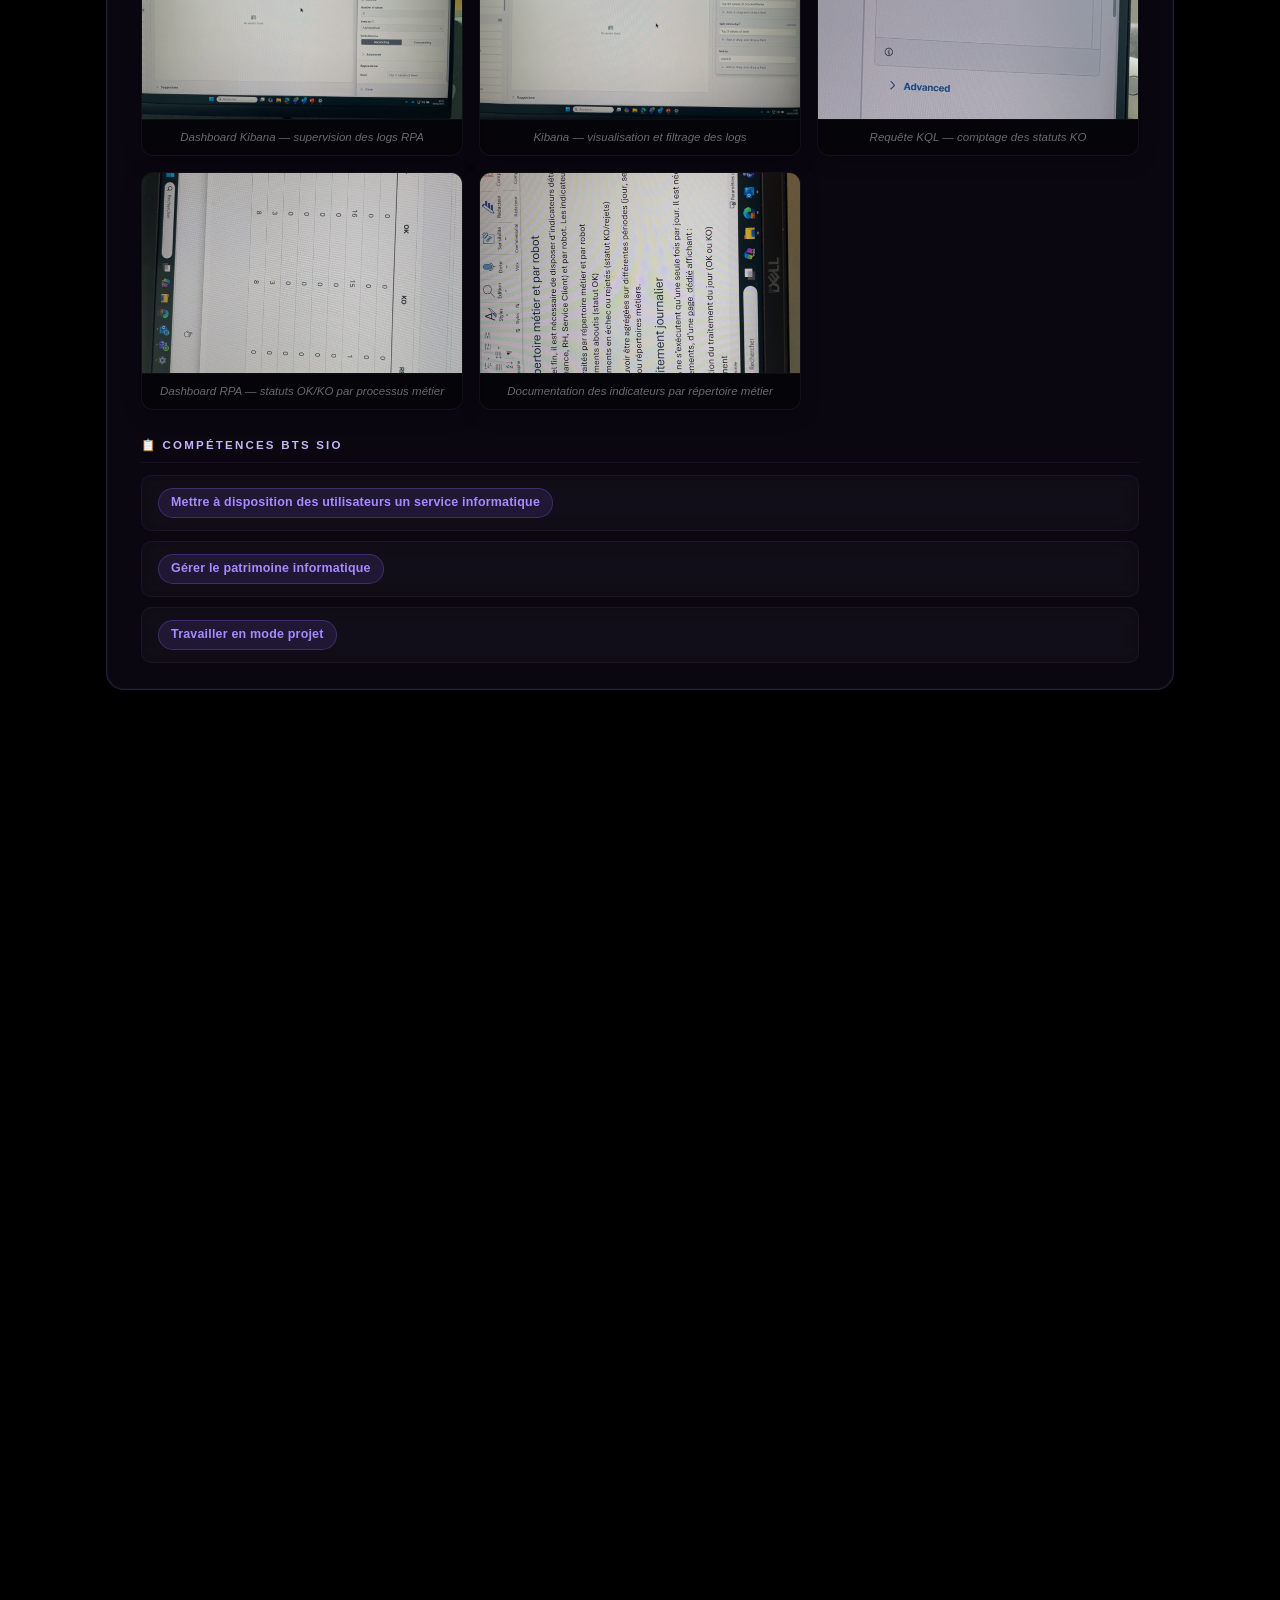
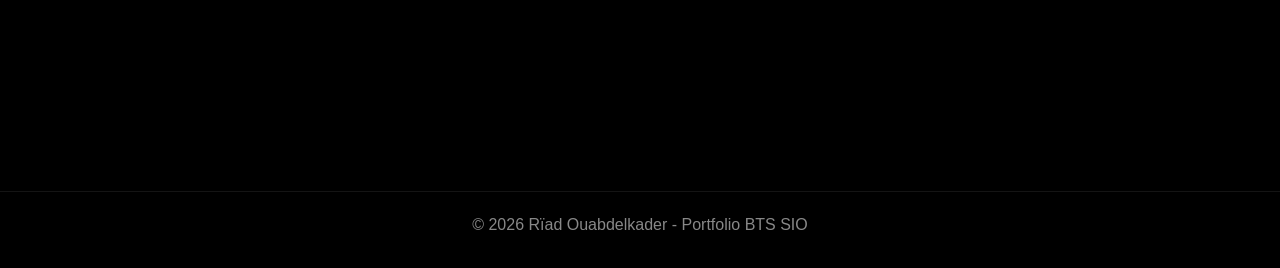
==== commit b5ac728a: "Add files via upload" ====
--- a/experiences.html
+++ b/experiences.html
@@ -497,11 +497,11 @@
       <h4>🖼️ Captures</h4>
       <div class="mission-captures">
         <div class="mission-capture-item">
-          <img src="Photo Stage/Architecture de survie Mission 1.jpg" alt="Architecture réseau Digit Combo 3.0">
+          <img src="photo-stage/architecture-de-survie-mission-1.jpg" alt="Architecture réseau Digit Combo 3.0">
           <p>Architecture réseau Digit Combo 3.0 — Crédit Agricole</p>
         </div>
         <div class="mission-capture-item">
-          <img src="Photo Stage/Misison 1 photot 2.jpg" alt="Architecture Digit Combo 3.0 — Environnement DEV">
+          <img src="photo-stage/mission-1-photo-2.jpg" alt="Architecture Digit Combo 3.0 — Environnement DEV">
           <p>Architecture Digit Combo 3.0 — Cloud SILCA Intranet (DEV)</p>
         </div>
       </div>
@@ -543,7 +543,7 @@
       <h4>🖼️ Captures</h4>
       <div class="mission-captures">
         <div class="mission-capture-item">
-          <img src="Photo Stage/Service now.png" alt="ServiceNow — Vulnérabilités conteneurs">
+          <img src="photo-stage/service-now.png" alt="ServiceNow — Vulnérabilités conteneurs">
           <p>ServiceNow — gestion des vulnérabilités</p>
         </div>
       </div>
@@ -586,7 +586,7 @@
       <h4>🖼️ Captures</h4>
       <div class="mission-captures">
         <div class="mission-capture-item">
-          <img src="Photo Stage/Covalar.png" alt="Réunion COVALAR">
+          <img src="photo-stage/covalar.png" alt="Réunion COVALAR">
           <p>Suivi des décisions COVALAR (anonymisé)</p>
         </div>
       </div>
@@ -628,7 +628,7 @@
       <h4>🖼️ Captures</h4>
       <div class="mission-captures">
         <div class="mission-capture-item">
-          <img src="Photo Stage/Atlas.png" alt="Référentiel ATLAS">
+          <img src="photo-stage/atlas.png" alt="Référentiel ATLAS">
           <p>Tableau ATLAS — vérification de la présence des projets</p>
         </div>
       </div>
@@ -688,23 +688,23 @@
       <h4>🖼️ Captures</h4>
       <div class="mission-captures">
         <div class="mission-capture-item">
-          <img src="Photo Stage/Kibana 1.jpeg" alt="Dashboard Kibana — supervision RPA">
+          <img src="photo-stage/kibana-1.jpeg" alt="Dashboard Kibana — supervision RPA">
           <p>Dashboard Kibana — supervision des logs RPA</p>
         </div>
         <div class="mission-capture-item">
-          <img src="Photo Stage/Kibana 2.jpeg" alt="Dashboard Kibana — visualisation logs">
+          <img src="photo-stage/kibana-2.jpeg" alt="Dashboard Kibana — visualisation logs">
           <p>Kibana — visualisation et filtrage des logs</p>
         </div>
         <div class="mission-capture-item">
-          <img src="Photo Stage/Kibana 3.jpeg" alt="Requête KQL — comptage statuts KO">
+          <img src="photo-stage/kibana-3.jpeg" alt="Requête KQL — comptage statuts KO">
           <p>Requête KQL — comptage des statuts KO</p>
         </div>
         <div class="mission-capture-item">
-          <img src="Photo Stage/Kibana 4.jpeg" alt="Dashboard RPA — statuts OK/KO par processus">
+          <img src="photo-stage/kibana-4.jpeg" alt="Dashboard RPA — statuts OK/KO par processus">
           <p>Dashboard RPA — statuts OK/KO par processus métier</p>
         </div>
         <div class="mission-capture-item">
-          <img src="Photo Stage/Kibana 5.jpeg" alt="Documentation — indicateurs RPA">
+          <img src="photo-stage/kibana-5.jpeg" alt="Documentation — indicateurs RPA">
           <p>Documentation des indicateurs par répertoire métier</p>
         </div>
       </div>
@@ -750,7 +750,7 @@
       <h4>🖼️ Captures</h4>
       <div class="mission-captures">
         <div class="mission-capture-item">
-          <img src="Photo Stage/Obselesance App.jpg" alt="Email mission obsolescence applicative">
+          <img src="photo-stage/obsolescence-app.jpg" alt="Email mission obsolescence applicative">
           <p>Email du chef de projet — liste des 50 applications obsolètes</p>
         </div>
       </div>
